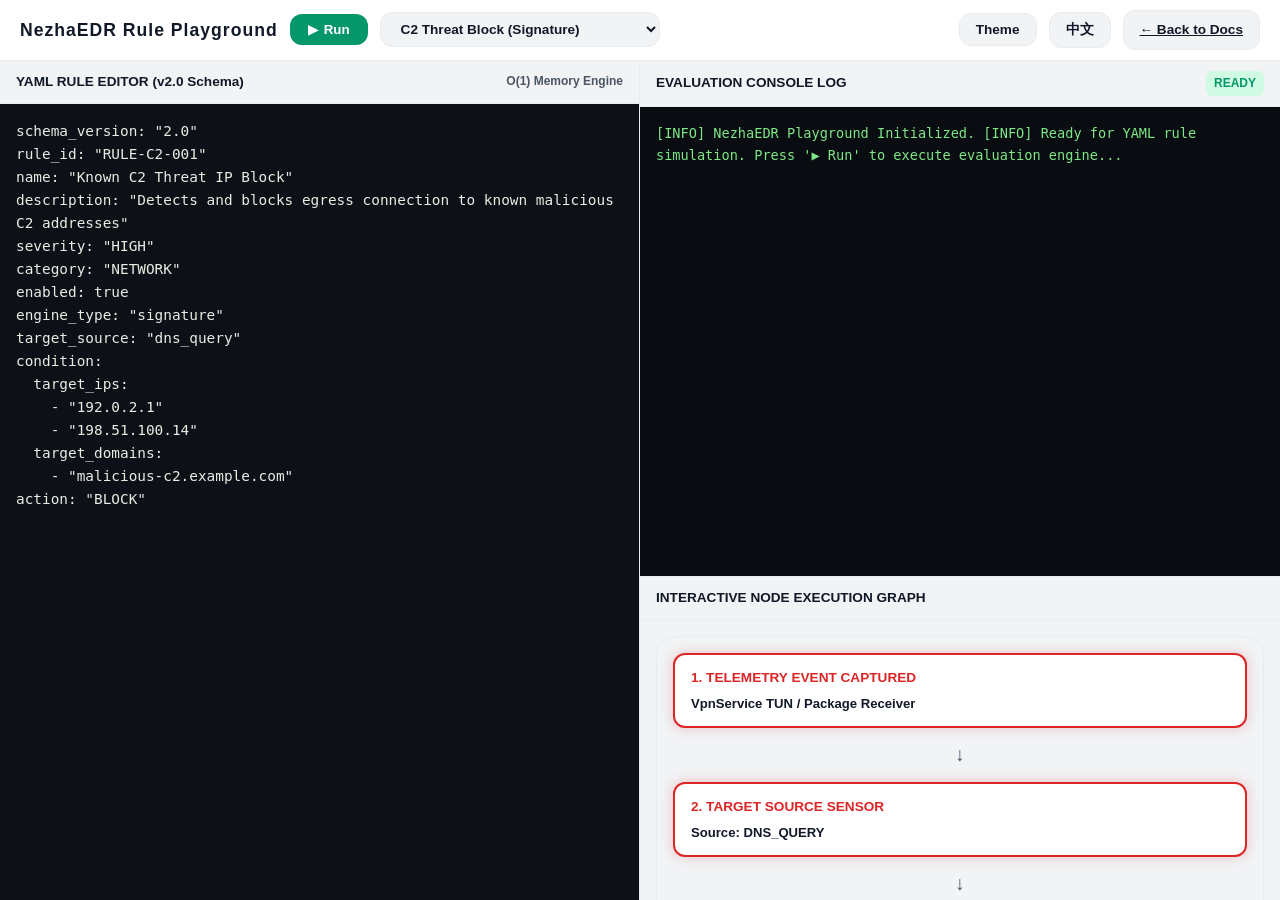
==== docs/playground.html @ 561851bb "feat(rules,docs): add scam gambling keyword URL block rule, standalone DartPad-style playground with" ====
<!DOCTYPE html>
<html lang="en" data-theme="light">
<head>
  <meta charset="UTF-8">
  <meta name="viewport" content="width=device-width, initial-scale=1.0">
  <title>NezhaEDR Rule Playground & Execution Visualizer</title>
  <link rel="stylesheet" href="style.css">
  <style>
    body {
      display: flex;
      flex-direction: column;
      height: 100vh;
      overflow: hidden;
    }
    .playground-toolbar {
      display: flex;
      justify-content: space-between;
      align-items: center;
      padding: 10px 20px;
      background-color: var(--surface-color);
      border-bottom: 1px solid var(--border-color);
    }
    .toolbar-left, .toolbar-right {
      display: flex;
      align-items: center;
      gap: 12px;
    }
    .btn-run {
      background-color: var(--success-color);
      color: #FFFFFF;
      border: none;
      padding: 8px 18px;
      border-radius: var(--radius-md);
      font-weight: 800;
      cursor: pointer;
      display: flex;
      align-items: center;
      gap: 6px;
      transition: transform 0.15s ease;
    }
    .btn-run:hover {
      transform: scale(1.02);
    }
    .playground-main {
      display: grid;
      grid-template-columns: 1fr 1fr;
      flex: 1;
      overflow: hidden;
    }
    .pane {
      display: flex;
      flex-direction: column;
      height: 100%;
      border-right: 1px solid var(--border-color);
    }
    .pane-header {
      padding: 10px 16px;
      background-color: var(--surface-variant);
      border-bottom: 1px solid var(--border-color);
      font-weight: 800;
      font-size: 0.85rem;
      color: var(--text-primary);
      display: flex;
      justify-content: space-between;
      align-items: center;
    }
    .code-editor {
      flex: 1;
      width: 100%;
      background-color: #0D1117;
      color: #E6EDE3;
      font-family: var(--font-mono);
      font-size: 0.9rem;
      padding: 16px;
      border: none;
      resize: none;
      outline: none;
      line-height: 1.6;
    }
    .console-box {
      flex: 1;
      background-color: #090C10;
      color: #7EE787;
      font-family: var(--font-mono);
      font-size: 0.85rem;
      padding: 16px;
      overflow-y: auto;
      border-bottom: 1px solid var(--border-color);
    }
    .flow-visualizer-box {
      height: 280px;
      padding: 16px;
      background-color: var(--surface-variant);
      overflow-y: auto;
    }
  </style>
</head>
<body>

  <!-- Top DartPad-style Toolbar -->
  <header class="playground-toolbar">
    <div class="toolbar-left">
      <img src="../app/src/main/res/drawable/ic_power.xml" alt="Logo" class="brand-logo" style="width:28dp;height:28dp;" onerror="this.style.display='none'">
      <span class="brand-title" style="font-size:1.1rem;" data-i18n="playgroundTitle">NezhaEDR Rule Playground</span>

      <button class="btn-run" onclick="runSimulation()">
        <span>▶</span> <span data-i18n="btnRun">Run</span>
      </button>

      <select id="templateSelect" class="btn-toggle" onchange="loadTemplate(this.value)">
        <option value="c2" data-i18n="tmplC2">C2 Threat Block (Signature)</option>
        <option value="scam" data-i18n="tmplScam">Scam Keyword Block (Conditional)</option>
        <option value="trojan" data-i18n="tmplTrojan">Banking Trojan (Package)</option>
        <option value="entropy" data-i18n="tmplEntropy">DGA Domain (Behavioral Entropy)</option>
      </select>
    </div>

    <div class="toolbar-right">
      <button class="btn-toggle" onclick="toggleTheme()" data-i18n="toggleTheme">Theme</button>
      <button class="btn-toggle" id="langBtn" onclick="setLanguage(currentLang === 'en' ? 'zh' : 'en')">中文</button>
      <a href="index.html" class="btn-toggle" data-i18n="backToDocs">← Back to Docs</a>
    </div>
  </header>

  <!-- Split Pane Main Interface -->
  <main class="playground-main">
    <!-- Left Pane: YAML Code Editor -->
    <div class="pane">
      <div class="pane-header">
        <span data-i18n="paneEditor">YAML RULE EDITOR (v2.0 Schema)</span>
        <span style="font-size:0.75rem; color:var(--text-secondary);">O(1) Memory Engine</span>
      </div>
      <textarea id="yamlEditor" class="code-editor" oninput="updateNodeVisualizer()"></textarea>
    </div>

    <!-- Right Pane: Execution Output & Flow Visualizer -->
    <div class="pane" style="border-right:none;">
      <div class="pane-header">
        <span data-i18n="paneConsole">EVALUATION CONSOLE LOG</span>
        <span id="runStatusBadge" class="badge-can" style="background-color:var(--success-container); color:var(--success-color);">READY</span>
      </div>
      <div id="consoleOutput" class="console-box">
[INFO] NezhaEDR Playground Initialized.
[INFO] Ready for YAML rule simulation. Press '▶ Run' to execute evaluation engine...
      </div>

      <div class="pane-header">
        <span data-i18n="paneVisualizer">INTERACTIVE NODE EXECUTION GRAPH</span>
      </div>
      <div class="flow-visualizer-box">
        <div class="node-visualizer">
          <div class="node-card active">
            <div class="node-header">1. TELEMETRY EVENT CAPTURED</div>
            <div class="node-body">VpnService TUN / Package Receiver</div>
          </div>
          <div class="node-arrow">↓</div>
          <div class="node-card active">
            <div class="node-header">2. TARGET SOURCE SENSOR</div>
            <div id="nodeSource" class="node-body">Source: DNS_QUERY</div>
          </div>
          <div class="node-arrow">↓</div>
          <div class="node-card active">
            <div class="node-header">3. MULTI-ENGINE EVALUATION</div>
            <div id="nodeEngine" class="node-body">Engine: SIGNATURE (ID: RULE-C2-001)</div>
          </div>
          <div class="node-arrow">↓</div>
          <div class="node-card active" style="border-color: var(--primary-color);">
            <div class="node-header">4. CONTAINMENT ACTION DISPATCHED</div>
            <div id="nodeAction" class="node-body">Action: BLOCK DISPATCHED</div>
          </div>
        </div>
      </div>
    </div>
  </main>

  <script src="app.js"></script>
  <script>
    document.addEventListener("DOMContentLoaded", () => {
      loadTemplate("c2");
    });
  </script>
</body>
</html>
---- docs/style.css ----
:root {
  --bg-color: #F8F9FA;
  --surface-color: #FFFFFF;
  --surface-variant: #F1F3F5;
  --border-color: #E9ECEF;
  --text-primary: #111827;
  --text-secondary: #4B5563;
  --primary-color: #DC2626;
  --primary-container: #FEE2E2;
  --accent-blue: #0284C7;
  --success-color: #059669;
  --success-container: #D1FAE5;
  --error-color: #EF4444;
  --shadow: 0 4px 12px rgba(0, 0, 0, 0.05);
  --radius-lg: 20px;
  --radius-md: 12px;
  --radius-sm: 8px;
  --font-family: -apple-system, BlinkMacSystemFont, "Segoe UI", Roboto, Helvetica, Arial, sans-serif;
  --font-mono: ui-monospace, SFMono-Regular, "SF Mono", Menlo, Consolas, monospace;
}

[data-theme="dark"] {
  --bg-color: #0D1117;
  --surface-color: #161B22;
  --surface-variant: #21262D;
  --border-color: #30363D;
  --text-primary: #F0F6FC;
  --text-secondary: #8B949E;
  --primary-color: #EF4444;
  --primary-container: #450A0A;
  --accent-blue: #38BDF8;
  --success-color: #10B981;
  --success-container: #064E3B;
  --shadow: 0 4px 16px rgba(0, 0, 0, 0.4);
}

* {
  box-sizing: border-box;
  margin: 0;
  padding: 0;
}

body {
  background-color: var(--bg-color);
  color: var(--text-primary);
  font-family: var(--font-family);
  line-height: 1.6;
  transition: background-color 0.25s ease, color 0.25s ease;
}

.navbar {
  display: flex;
  justify-content: space-between;
  align-items: center;
  padding: 16px 32px;
  background-color: var(--surface-color);
  border-bottom: 1px solid var(--border-color);
  position: sticky;
  top: 0;
  z-index: 100;
  box-shadow: var(--shadow);
}

.brand {
  display: flex;
  align-items: center;
  gap: 12px;
}

.brand-logo {
  width: 38px;
  height: 38px;
  border-radius: 10px;
}

.brand-title {
  font-size: 1.25rem;
  font-weight: 800;
  letter-spacing: 1px;
}

.brand-subtitle {
  font-size: 0.75rem;
  font-weight: 600;
  color: var(--text-secondary);
}

.nav-actions {
  display: flex;
  align-items: center;
  gap: 12px;
}

.btn-toggle {
  background: var(--surface-variant);
  color: var(--text-primary);
  border: 1px solid var(--border-color);
  padding: 8px 16px;
  border-radius: var(--radius-md);
  font-weight: 700;
  font-size: 0.85rem;
  cursor: pointer;
  transition: all 0.2s ease;
}

.btn-toggle:hover {
  border-color: var(--primary-color);
  color: var(--primary-color);
}

.btn-primary {
  background-color: var(--primary-color);
  color: #FFFFFF;
  border: none;
  padding: 10px 20px;
  border-radius: var(--radius-md);
  font-weight: 700;
  font-size: 0.85rem;
  cursor: pointer;
  text-decoration: none;
  display: inline-flex;
  align-items: center;
  gap: 8px;
  transition: transform 0.15s ease, opacity 0.2s ease;
}

.btn-primary:hover {
  opacity: 0.9;
  transform: translateY(-1px);
}

.hero {
  text-align: center;
  padding: 48px 20px 32px;
  max-width: 900px;
  margin: 0 auto;
}

.hero-tag {
  display: inline-block;
  background-color: var(--primary-container);
  color: var(--primary-color);
  font-size: 0.8rem;
  font-weight: 800;
  padding: 6px 14px;
  border-radius: 20px;
  margin-bottom: 16px;
  letter-spacing: 1px;
}

.hero-title {
  font-size: 2.5rem;
  font-weight: 900;
  line-height: 1.2;
  margin-bottom: 16px;
}

.hero-subtitle {
  font-size: 1.1rem;
  color: var(--text-secondary);
  margin-bottom: 24px;
}

.tab-nav {
  display: flex;
  justify-content: center;
  gap: 8px;
  border-bottom: 1px solid var(--border-color);
  background-color: var(--surface-color);
  padding: 0 16px;
  overflow-x: auto;
}

.tab-btn {
  background: none;
  border: none;
  padding: 14px 20px;
  color: var(--text-secondary);
  font-size: 0.95rem;
  font-weight: 700;
  cursor: pointer;
  border-bottom: 3px solid transparent;
  transition: all 0.2s ease;
  white-space: nowrap;
}

.tab-btn.active {
  color: var(--primary-color);
  border-bottom-color: var(--primary-color);
}

.tab-btn:hover:not(.active) {
  color: var(--text-primary);
}

.container {
  max-width: 1100px;
  margin: 32px auto;
  padding: 0 20px;
}

.tab-content {
  display: none;
}

.tab-content.active {
  display: block;
}

.card {
  background-color: var(--surface-color);
  border: 1px solid var(--border-color);
  border-radius: var(--radius-lg);
  padding: 24px;
  margin-bottom: 24px;
  box-shadow: var(--shadow);
}

.card-title {
  font-size: 1.25rem;
  font-weight: 800;
  margin-bottom: 12px;
  display: flex;
  align-items: center;
  gap: 10px;
}

.card-subtitle {
  font-size: 0.9rem;
  color: var(--text-secondary);
  margin-bottom: 16px;
}

.grid-2 {
  display: grid;
  grid-template-columns: repeat(auto-fit, minmax(300px, 1fr));
  gap: 20px;
}

.feature-box {
  background-color: var(--surface-variant);
  border-radius: var(--radius-md);
  padding: 20px;
  border: 1px solid var(--border-color);
}

.feature-title {
  font-weight: 800;
  font-size: 1rem;
  margin-bottom: 6px;
  color: var(--primary-color);
}

.feature-desc {
  font-size: 0.9rem;
  color: var(--text-secondary);
}

.doc-table {
  width: 100%;
  border-collapse: collapse;
  margin: 16px 0;
  font-size: 0.9rem;
}

.doc-table th, .doc-table td {
  padding: 12px 16px;
  border: 1px solid var(--border-color);
  text-align: left;
}

.doc-table th {
  background-color: var(--surface-variant);
  font-weight: 800;
  color: var(--text-primary);
}

.badge-can {
  background-color: var(--success-container);
  color: var(--success-color);
  font-weight: 800;
  font-size: 0.75rem;
  padding: 3px 8px;
  border-radius: 6px;
}

.badge-cannot {
  background-color: var(--primary-container);
  color: var(--primary-color);
  font-weight: 800;
  font-size: 0.75rem;
  padding: 3px 8px;
  border-radius: 6px;
}

/* Interactive Playground Layout */
.playground-grid {
  display: grid;
  grid-template-columns: 1fr 1fr;
  gap: 24px;
}

.playground-editor-box {
  display: flex;
  flex-direction: column;
}

.yaml-textarea {
  width: 100%;
  height: 380px;
  background-color: #0D1117;
  color: #E6EDE3;
  font-family: var(--font-mono);
  font-size: 0.88rem;
  padding: 16px;
  border-radius: var(--radius-md);
  border: 1px solid #30363D;
  resize: vertical;
  line-height: 1.5;
}

/* n8n Style Interactive Node Visualizer */
.node-visualizer {
  display: flex;
  flex-direction: column;
  gap: 12px;
  padding: 16px;
  background-color: var(--surface-variant);
  border-radius: var(--radius-lg);
  border: 1px solid var(--border-color);
}

.node-card {
  background-color: var(--surface-color);
  border: 2px solid var(--border-color);
  border-radius: var(--radius-md);
  padding: 12px 16px;
  position: relative;
  transition: all 0.25s ease;
}

.node-card.active {
  border-color: var(--primary-color);
  box-shadow: 0 0 12px rgba(220, 38, 38, 0.25);
}

.node-header {
  font-weight: 800;
  font-size: 0.85rem;
  color: var(--primary-color);
  margin-bottom: 4px;
}

.node-body {
  font-size: 0.82rem;
  color: var(--text-primary);
  font-weight: 600;
}

.node-arrow {
  text-align: center;
  color: var(--text-secondary);
  font-size: 1.2rem;
  font-weight: bold;
}

code, pre {
  font-family: var(--font-mono);
}

pre {
  background-color: #0D1117;
  color: #E6EDE3;
  padding: 16px;
  border-radius: var(--radius-md);
  overflow-x: auto;
  font-size: 0.88rem;
  border: 1px solid #30363D;
  margin: 12px 0;
}

.kw { color: #FF7B72; font-weight: bold; }
.str { color: #A5D6FF; }
.val { color: #7EE787; }
.cmt { color: #8B949E; font-style: italic; }

.steps-list {
  list-style: none;
  counter-reset: step-counter;
}

.steps-list li {
  counter-increment: step-counter;
  position: relative;
  padding-left: 44px;
  margin-bottom: 20px;
}

.steps-list li::before {
  content: counter(step-counter);
  position: absolute;
  left: 0;
  top: 0;
  width: 30px;
  height: 30px;
  background-color: var(--primary-container);
  color: var(--primary-color);
  font-weight: 800;
  border-radius: 50%;
  display: flex;
  align-items: center;
  justify-content: center;
  font-size: 0.85rem;
}

.footer {
  text-align: center;
  padding: 32px 20px;
  border-top: 1px solid var(--border-color);
  color: var(--text-secondary);
  font-size: 0.85rem;
  margin-top: 60px;
}

@media (max-width: 768px) {
  .playground-grid { grid-template-columns: 1fr; }
  .hero-title { font-size: 1.8rem; }
  .navbar { padding: 12px 16px; }
  .card { padding: 16px; }
}
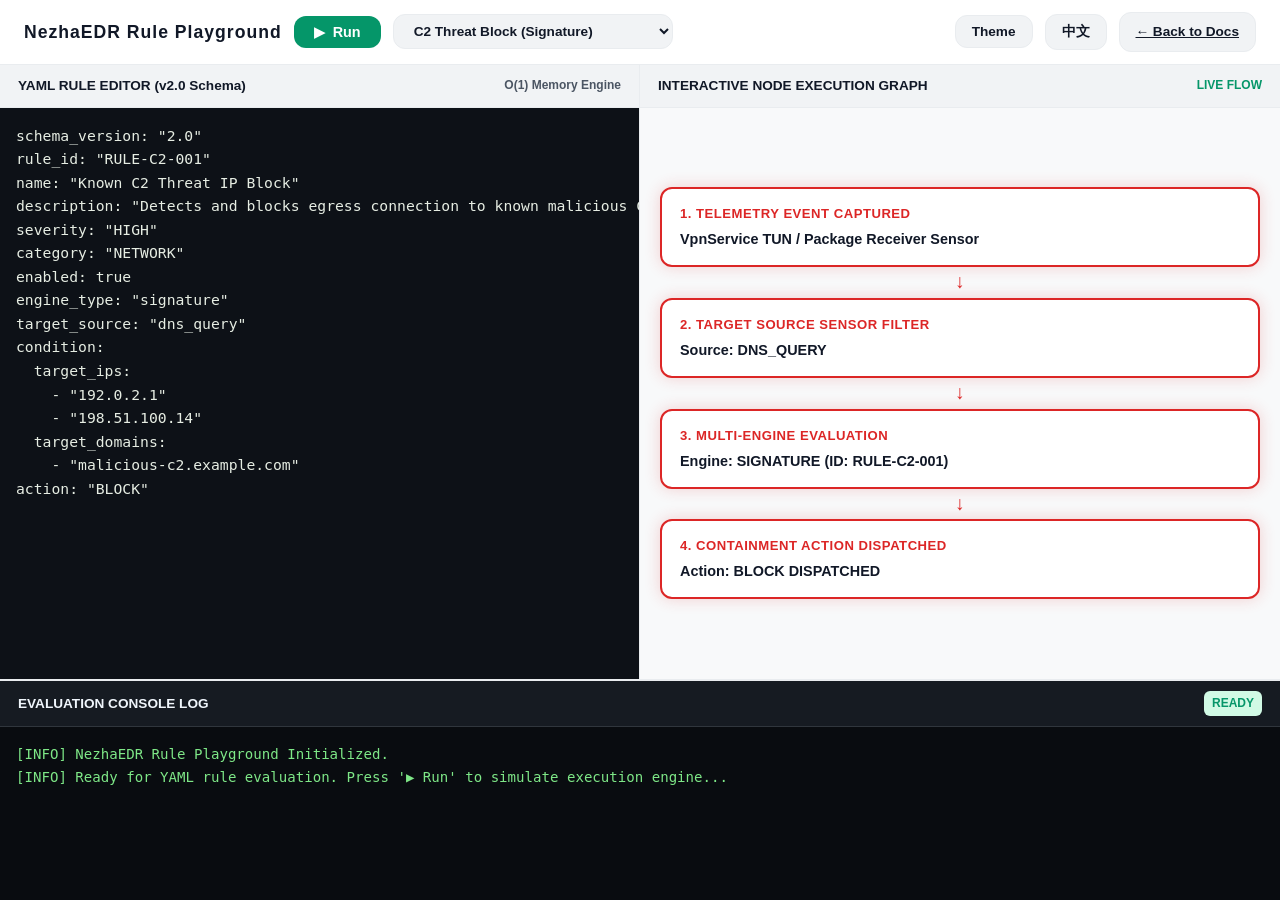
==== commit 0f58a867: "style(docs): re-arrange playground layout to position evaluation terminal at bottom and enlarge inte" ====
--- a/docs/playground.html
+++ b/docs/playground.html
@@ -16,9 +16,10 @@
       display: flex;
       justify-content: space-between;
       align-items: center;
-      padding: 10px 20px;
+      padding: 12px 24px;
       background-color: var(--surface-color);
       border-bottom: 1px solid var(--border-color);
+      box-shadow: var(--shadow);
     }
     .toolbar-left, .toolbar-right {
       display: flex;
@@ -29,32 +30,42 @@
       background-color: var(--success-color);
       color: #FFFFFF;
       border: none;
-      padding: 8px 18px;
+      padding: 8px 20px;
       border-radius: var(--radius-md);
       font-weight: 800;
+      font-size: 0.9rem;
       cursor: pointer;
       display: flex;
       align-items: center;
-      gap: 6px;
-      transition: transform 0.15s ease;
+      gap: 8px;
+      transition: transform 0.15s ease, opacity 0.2s ease;
     }
     .btn-run:hover {
+      opacity: 0.9;
       transform: scale(1.02);
     }
     .playground-main {
+      display: flex;
+      flex-direction: column;
+      flex: 1;
+      overflow: hidden;
+    }
+    .top-split-container {
       display: grid;
       grid-template-columns: 1fr 1fr;
       flex: 1;
-      overflow: hidden;
+      min-height: 0;
+      border-bottom: 1px solid var(--border-color);
     }
     .pane {
       display: flex;
       flex-direction: column;
       height: 100%;
+      overflow: hidden;
       border-right: 1px solid var(--border-color);
     }
     .pane-header {
-      padding: 10px 16px;
+      padding: 10px 18px;
       background-color: var(--surface-variant);
       border-bottom: 1px solid var(--border-color);
       font-weight: 800;
@@ -64,34 +75,92 @@
       justify-content: space-between;
       align-items: center;
     }
+    /* Syntax Highlighted Editor Container */
+    .editor-wrapper {
+      position: relative;
+      flex: 1;
+      width: 100%;
+      height: 100%;
+      background-color: #0D1117;
+      overflow: hidden;
+    }
     .code-editor {
-      flex: 1;
       width: 100%;
-      background-color: #0D1117;
+      height: 100%;
+      background-color: transparent;
       color: #E6EDE3;
       font-family: var(--font-mono);
-      font-size: 0.9rem;
+      font-size: 0.92rem;
       padding: 16px;
       border: none;
       resize: none;
       outline: none;
       line-height: 1.6;
+      white-space: pre;
+      position: absolute;
+      top: 0;
+      left: 0;
+      z-index: 2;
+      caret-color: #38BDF8;
+    }
+    /* Prominent n8n-Style Node Execution Visualizer */
+    .flow-visualizer-box {
+      flex: 1;
+      padding: 20px;
+      background-color: var(--bg-color);
+      overflow-y: auto;
+      display: flex;
+      flex-direction: column;
+      gap: 12px;
+      justify-content: center;
+    }
+    .node-card {
+      background-color: var(--surface-color);
+      border: 2px solid var(--border-color);
+      border-radius: var(--radius-md);
+      padding: 14px 18px;
+      transition: all 0.25s ease;
+      box-shadow: var(--shadow);
+    }
+    .node-card.active {
+      border-color: var(--primary-color);
+      box-shadow: 0 0 16px rgba(220, 38, 38, 0.2);
+    }
+    .node-header {
+      font-weight: 800;
+      font-size: 0.82rem;
+      color: var(--primary-color);
+      letter-spacing: 0.5px;
+      margin-bottom: 4px;
+    }
+    .node-body {
+      font-size: 0.9rem;
+      color: var(--text-primary);
+      font-weight: 700;
+    }
+    .node-arrow {
+      text-align: center;
+      color: var(--primary-color);
+      font-size: 1.2rem;
+      font-weight: bold;
+    }
+    /* Bottom Terminal Console Box */
+    .bottom-console-pane {
+      height: 220px;
+      display: flex;
+      flex-direction: column;
+      background-color: #090C10;
+      border-top: 1px solid var(--border-color);
     }
     .console-box {
       flex: 1;
-      background-color: #090C10;
       color: #7EE787;
       font-family: var(--font-mono);
-      font-size: 0.85rem;
+      font-size: 0.88rem;
       padding: 16px;
       overflow-y: auto;
-      border-bottom: 1px solid var(--border-color);
-    }
-    .flow-visualizer-box {
-      height: 280px;
-      padding: 16px;
-      background-color: var(--surface-variant);
-      overflow-y: auto;
+      white-space: pre-wrap;
+      line-height: 1.6;
     }
   </style>
 </head>
@@ -124,52 +193,59 @@
 
   <!-- Split Pane Main Interface -->
   <main class="playground-main">
-    <!-- Left Pane: YAML Code Editor -->
-    <div class="pane">
-      <div class="pane-header">
-        <span data-i18n="paneEditor">YAML RULE EDITOR (v2.0 Schema)</span>
-        <span style="font-size:0.75rem; color:var(--text-secondary);">O(1) Memory Engine</span>
+    <!-- Top Split: Left YAML Code Editor | Right Node Visualizer -->
+    <div class="top-split-container">
+      <!-- Left Pane: Code Editor -->
+      <div class="pane">
+        <div class="pane-header">
+          <span data-i18n="paneEditor">YAML RULE EDITOR (v2.0 Schema)</span>
+          <span style="font-size:0.75rem; color:var(--text-secondary);">O(1) Memory Engine</span>
+        </div>
+        <div class="editor-wrapper">
+          <textarea id="yamlEditor" class="code-editor" oninput="updateNodeVisualizer()"></textarea>
+        </div>
       </div>
-      <textarea id="yamlEditor" class="code-editor" oninput="updateNodeVisualizer()"></textarea>
-    </div>
-
-    <!-- Right Pane: Execution Output & Flow Visualizer -->
-    <div class="pane" style="border-right:none;">
-      <div class="pane-header">
-        <span data-i18n="paneConsole">EVALUATION CONSOLE LOG</span>
+
+      <!-- Right Pane: Interactive n8n-Style Node Execution Visualizer -->
+      <div class="pane" style="border-right:none;">
+        <div class="pane-header">
+          <span data-i18n="paneVisualizer">INTERACTIVE NODE EXECUTION GRAPH</span>
+          <span style="font-size:0.75rem; color:var(--success-color); font-weight:bold;">LIVE FLOW</span>
+        </div>
+        <div class="flow-visualizer-box">
+          <div class="node-visualizer">
+            <div class="node-card active">
+              <div class="node-header">1. TELEMETRY EVENT CAPTURED</div>
+              <div class="node-body">VpnService TUN / Package Receiver Sensor</div>
+            </div>
+            <div class="node-arrow">↓</div>
+            <div class="node-card active">
+              <div class="node-header">2. TARGET SOURCE SENSOR FILTER</div>
+              <div id="nodeSource" class="node-body">Source: DNS_QUERY</div>
+            </div>
+            <div class="node-arrow">↓</div>
+            <div class="node-card active">
+              <div class="node-header">3. MULTI-ENGINE EVALUATION</div>
+              <div id="nodeEngine" class="node-body">Engine: SIGNATURE (ID: RULE-C2-001)</div>
+            </div>
+            <div class="node-arrow">↓</div>
+            <div class="node-card active" style="border-color: var(--primary-color);">
+              <div class="node-header">4. CONTAINMENT ACTION DISPATCHED</div>
+              <div id="nodeAction" class="node-body">Action: BLOCK DISPATCHED</div>
+            </div>
+          </div>
+        </div>
+      </div>
+    </div>
+
+    <!-- Bottom Pane: Evaluation Console Log Terminal -->
+    <div class="bottom-console-pane">
+      <div class="pane-header" style="background-color:#161B22; border-bottom:1px solid #30363D;">
+        <span style="color:#F0F6FC;" data-i18n="paneConsole">EVALUATION CONSOLE LOG</span>
         <span id="runStatusBadge" class="badge-can" style="background-color:var(--success-container); color:var(--success-color);">READY</span>
       </div>
-      <div id="consoleOutput" class="console-box">
-[INFO] NezhaEDR Playground Initialized.
-[INFO] Ready for YAML rule simulation. Press '▶ Run' to execute evaluation engine...
-      </div>
-
-      <div class="pane-header">
-        <span data-i18n="paneVisualizer">INTERACTIVE NODE EXECUTION GRAPH</span>
-      </div>
-      <div class="flow-visualizer-box">
-        <div class="node-visualizer">
-          <div class="node-card active">
-            <div class="node-header">1. TELEMETRY EVENT CAPTURED</div>
-            <div class="node-body">VpnService TUN / Package Receiver</div>
-          </div>
-          <div class="node-arrow">↓</div>
-          <div class="node-card active">
-            <div class="node-header">2. TARGET SOURCE SENSOR</div>
-            <div id="nodeSource" class="node-body">Source: DNS_QUERY</div>
-          </div>
-          <div class="node-arrow">↓</div>
-          <div class="node-card active">
-            <div class="node-header">3. MULTI-ENGINE EVALUATION</div>
-            <div id="nodeEngine" class="node-body">Engine: SIGNATURE (ID: RULE-C2-001)</div>
-          </div>
-          <div class="node-arrow">↓</div>
-          <div class="node-card active" style="border-color: var(--primary-color);">
-            <div class="node-header">4. CONTAINMENT ACTION DISPATCHED</div>
-            <div id="nodeAction" class="node-body">Action: BLOCK DISPATCHED</div>
-          </div>
-        </div>
-      </div>
+      <div id="consoleOutput" class="console-box">[INFO] NezhaEDR Rule Playground Initialized.
+[INFO] Ready for YAML rule evaluation. Press '▶ Run' to simulate execution engine...</div>
     </div>
   </main>
 
--- a/docs/style.css
+++ b/docs/style.css
@@ -293,77 +293,7 @@
   border-radius: 6px;
 }
 
-/* Interactive Playground Layout */
-.playground-grid {
-  display: grid;
-  grid-template-columns: 1fr 1fr;
-  gap: 24px;
-}
-
-.playground-editor-box {
-  display: flex;
-  flex-direction: column;
-}
-
-.yaml-textarea {
-  width: 100%;
-  height: 380px;
-  background-color: #0D1117;
-  color: #E6EDE3;
-  font-family: var(--font-mono);
-  font-size: 0.88rem;
-  padding: 16px;
-  border-radius: var(--radius-md);
-  border: 1px solid #30363D;
-  resize: vertical;
-  line-height: 1.5;
-}
-
-/* n8n Style Interactive Node Visualizer */
-.node-visualizer {
-  display: flex;
-  flex-direction: column;
-  gap: 12px;
-  padding: 16px;
-  background-color: var(--surface-variant);
-  border-radius: var(--radius-lg);
-  border: 1px solid var(--border-color);
-}
-
-.node-card {
-  background-color: var(--surface-color);
-  border: 2px solid var(--border-color);
-  border-radius: var(--radius-md);
-  padding: 12px 16px;
-  position: relative;
-  transition: all 0.25s ease;
-}
-
-.node-card.active {
-  border-color: var(--primary-color);
-  box-shadow: 0 0 12px rgba(220, 38, 38, 0.25);
-}
-
-.node-header {
-  font-weight: 800;
-  font-size: 0.85rem;
-  color: var(--primary-color);
-  margin-bottom: 4px;
-}
-
-.node-body {
-  font-size: 0.82rem;
-  color: var(--text-primary);
-  font-weight: 600;
-}
-
-.node-arrow {
-  text-align: center;
-  color: var(--text-secondary);
-  font-size: 1.2rem;
-  font-weight: bold;
-}
-
+/* Syntax Highlighting Classes */
 code, pre {
   font-family: var(--font-mono);
 }
@@ -380,8 +310,8 @@
 }
 
 .kw { color: #FF7B72; font-weight: bold; }
-.str { color: #A5D6FF; }
-.val { color: #7EE787; }
+.str { color: #A5D6FF; font-weight: 600; }
+.val { color: #7EE787; font-weight: bold; }
 .cmt { color: #8B949E; font-style: italic; }
 
 .steps-list {
@@ -423,7 +353,6 @@
 }
 
 @media (max-width: 768px) {
-  .playground-grid { grid-template-columns: 1fr; }
   .hero-title { font-size: 1.8rem; }
   .navbar { padding: 12px 16px; }
   .card { padding: 16px; }
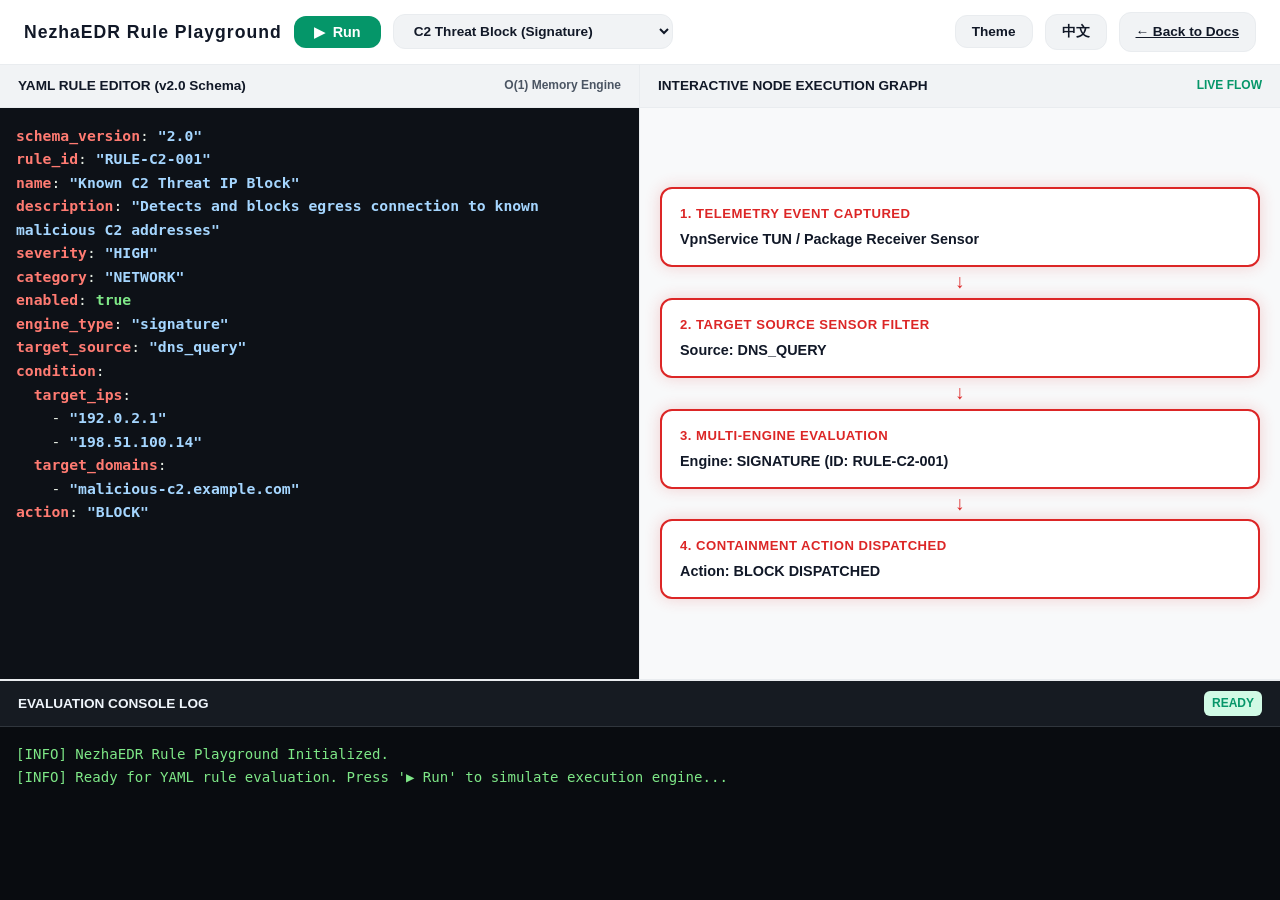
==== commit e9176562: "feat(service,docs): make VPN foreground service notification non-dismissable and add real-time YAML " ====
--- a/docs/playground.html
+++ b/docs/playground.html
@@ -75,7 +75,7 @@
       justify-content: space-between;
       align-items: center;
     }
-    /* Syntax Highlighted Editor Container */
+    /* Dual-Layer Syntax Highlighted Editor Container */
     .editor-wrapper {
       position: relative;
       flex: 1;
@@ -84,24 +84,45 @@
       background-color: #0D1117;
       overflow: hidden;
     }
-    .code-editor {
+    .editor-highlighting {
+      position: absolute;
+      top: 0;
+      left: 0;
       width: 100%;
       height: 100%;
-      background-color: transparent;
-      color: #E6EDE3;
+      padding: 16px;
+      margin: 0;
       font-family: var(--font-mono);
       font-size: 0.92rem;
+      line-height: 1.6;
+      white-space: pre-wrap;
+      word-wrap: break-word;
+      overflow: hidden;
+      pointer-events: none;
+      z-index: 1;
+      background: transparent;
+      border: none;
+    }
+    .code-editor {
+      position: absolute;
+      top: 0;
+      left: 0;
+      width: 100%;
+      height: 100%;
       padding: 16px;
+      background-color: transparent;
+      color: transparent;
+      caret-color: #38BDF8;
+      font-family: var(--font-mono);
+      font-size: 0.92rem;
+      line-height: 1.6;
+      white-space: pre-wrap;
+      word-wrap: break-word;
       border: none;
       resize: none;
       outline: none;
-      line-height: 1.6;
-      white-space: pre;
-      position: absolute;
-      top: 0;
-      left: 0;
       z-index: 2;
-      caret-color: #38BDF8;
+      overflow-y: auto;
     }
     /* Prominent n8n-Style Node Execution Visualizer */
     .flow-visualizer-box {
@@ -195,14 +216,15 @@
   <main class="playground-main">
     <!-- Top Split: Left YAML Code Editor | Right Node Visualizer -->
     <div class="top-split-container">
-      <!-- Left Pane: Code Editor -->
+      <!-- Left Pane: Code Editor with Syntax Highlighting -->
       <div class="pane">
         <div class="pane-header">
           <span data-i18n="paneEditor">YAML RULE EDITOR (v2.0 Schema)</span>
           <span style="font-size:0.75rem; color:var(--text-secondary);">O(1) Memory Engine</span>
         </div>
         <div class="editor-wrapper">
-          <textarea id="yamlEditor" class="code-editor" oninput="updateNodeVisualizer()"></textarea>
+          <pre id="editorHighlighting" class="editor-highlighting"><code id="highlightCode"></code></pre>
+          <textarea id="yamlEditor" class="code-editor" oninput="onYamlInput()" onscroll="syncEditorScroll()"></textarea>
         </div>
       </div>
 
